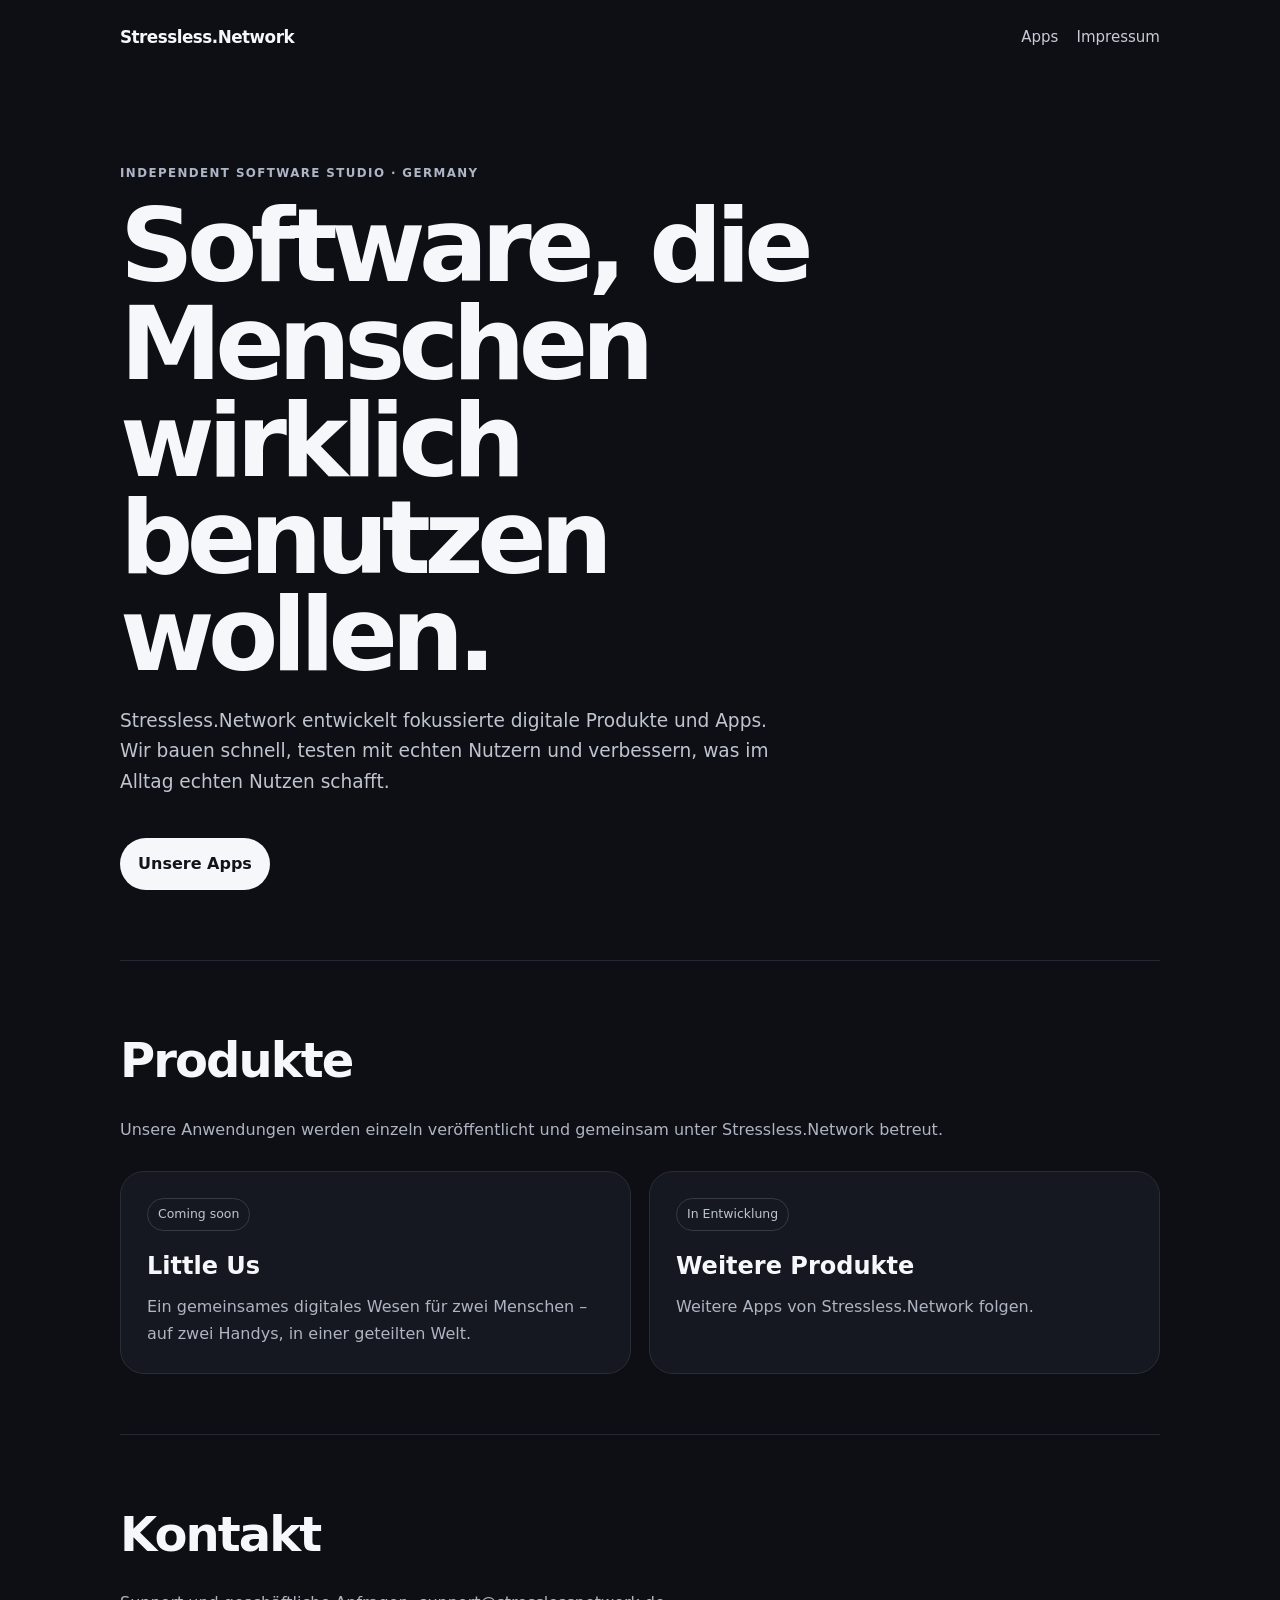
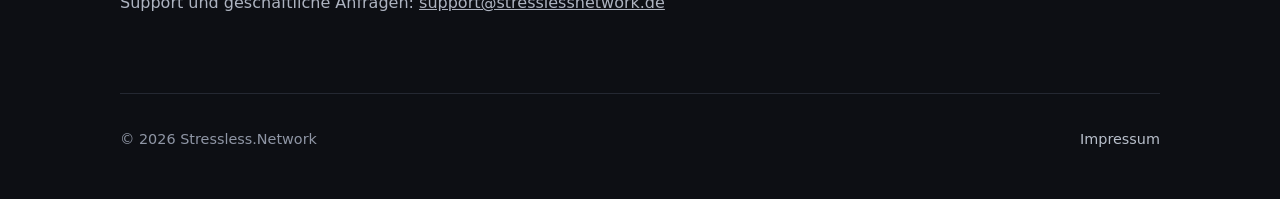
==== index.html @ 7fb1168c "Add index.html" ====
<!doctype html><html lang="de"><head><meta charset="utf-8"><meta name="viewport" content="width=device-width,initial-scale=1"><meta name="description" content="Stressless.Network entwickelt digitale Produkte und Apps aus Deutschland."><title>Stressless.Network</title><link rel="stylesheet" href="assets/style.css"></head><body><header><nav class="nav"><a class="brand" href="/">Stressless.Network</a><div class="navlinks"><a href="#apps">Apps</a><a href="impressum/">Impressum</a></div></nav></header><main><section class="hero"><div class="eyebrow">Independent software studio · Germany</div><h1>Software, die Menschen wirklich benutzen wollen.</h1><p>Stressless.Network entwickelt fokussierte digitale Produkte und Apps. Wir bauen schnell, testen mit echten Nutzern und verbessern, was im Alltag echten Nutzen schafft.</p><a class="cta" href="#apps">Unsere Apps</a></section><section id="apps" class="section"><h2>Produkte</h2><p class="muted">Unsere Anwendungen werden einzeln veröffentlicht und gemeinsam unter Stressless.Network betreut.</p><div class="grid"><a class="card" href="littleus/"><span class="pill">Coming soon</span><h3>Little Us</h3><p>Ein gemeinsames digitales Wesen für zwei Menschen – auf zwei Handys, in einer geteilten Welt.</p></a><div class="card"><span class="pill">In Entwicklung</span><h3>Weitere Produkte</h3><p>Weitere Apps von Stressless.Network folgen.</p></div></div></section><section class="section"><h2>Kontakt</h2><p class="muted">Support und geschäftliche Anfragen: <a href="mailto:support@stresslessnetwork.de">support@stresslessnetwork.de</a></p></section></main><footer><span>© 2026 Stressless.Network</span><span><a href="impressum/">Impressum</a></span></footer></body></html>
---- assets/style.css ----
*{box-sizing:border-box}html{scroll-behavior:smooth}body{margin:0;font-family:Inter,ui-sans-serif,system-ui,-apple-system,BlinkMacSystemFont,"Segoe UI",sans-serif;background:#0d0f14;color:#f6f7fb;line-height:1.65}a{color:inherit}header,main,footer{width:min(1040px,calc(100% - 36px));margin:auto}.nav{display:flex;justify-content:space-between;align-items:center;padding:24px 0}.brand{font-weight:800;letter-spacing:-.03em;text-decoration:none;font-size:1.05rem}.navlinks{display:flex;gap:18px;font-size:.94rem;color:#c7cbd6}.navlinks a{text-decoration:none}.hero{padding:88px 0 70px}.eyebrow{color:#aeb5c5;text-transform:uppercase;letter-spacing:.12em;font-size:.74rem;font-weight:700}.hero h1{font-size:clamp(2.8rem,8vw,6.4rem);line-height:.95;letter-spacing:-.065em;margin:14px 0 22px;max-width:880px}.hero p{max-width:680px;color:#bfc4cf;font-size:1.16rem}.cta{display:inline-block;margin-top:22px;padding:13px 18px;background:#f5f7fb;color:#11141b;border-radius:999px;text-decoration:none;font-weight:750}.section{padding:60px 0;border-top:1px solid #242832}.section h2{font-size:clamp(1.8rem,4vw,3rem);letter-spacing:-.04em;margin:0 0 10px}.muted{color:#aeb4c1}.grid{display:grid;grid-template-columns:repeat(auto-fit,minmax(260px,1fr));gap:18px;margin-top:28px}.card{background:#151820;border:1px solid #282d38;border-radius:24px;padding:26px;text-decoration:none;display:block}.card:hover{border-color:#4a5263}.pill{display:inline-block;border:1px solid #343a46;border-radius:999px;padding:5px 10px;font-size:.78rem;color:#bdc4d0}.card h3{font-size:1.5rem;margin:16px 0 8px}.card p{color:#aeb4c1;margin:0}.legal{max-width:760px;padding:56px 0 90px}.legal h1{font-size:clamp(2.3rem,5vw,4.2rem);letter-spacing:-.05em;line-height:1;margin-bottom:30px}.legal h2{margin-top:38px}.legal p,.legal li{color:#c4c9d3}.legal a{text-decoration:underline}.back{display:inline-block;margin:22px 0;text-decoration:none;color:#b9c0cc}.apphero{padding:74px 0 54px}.apphero h1{font-size:clamp(3rem,8vw,6rem);letter-spacing:-.06em;line-height:.95;margin:12px 0}.links{display:flex;flex-wrap:wrap;gap:10px;margin-top:28px}.links a{padding:10px 14px;border:1px solid #343a46;border-radius:999px;text-decoration:none;color:#d7dbe3}footer{padding:34px 0 48px;border-top:1px solid #242832;color:#8f96a5;font-size:.9rem;display:flex;justify-content:space-between;gap:20px;flex-wrap:wrap}footer a{color:#b8bfcb;text-decoration:none}@media(max-width:640px){.navlinks{display:none}.hero{padding-top:58px}.section{padding:46px 0}}
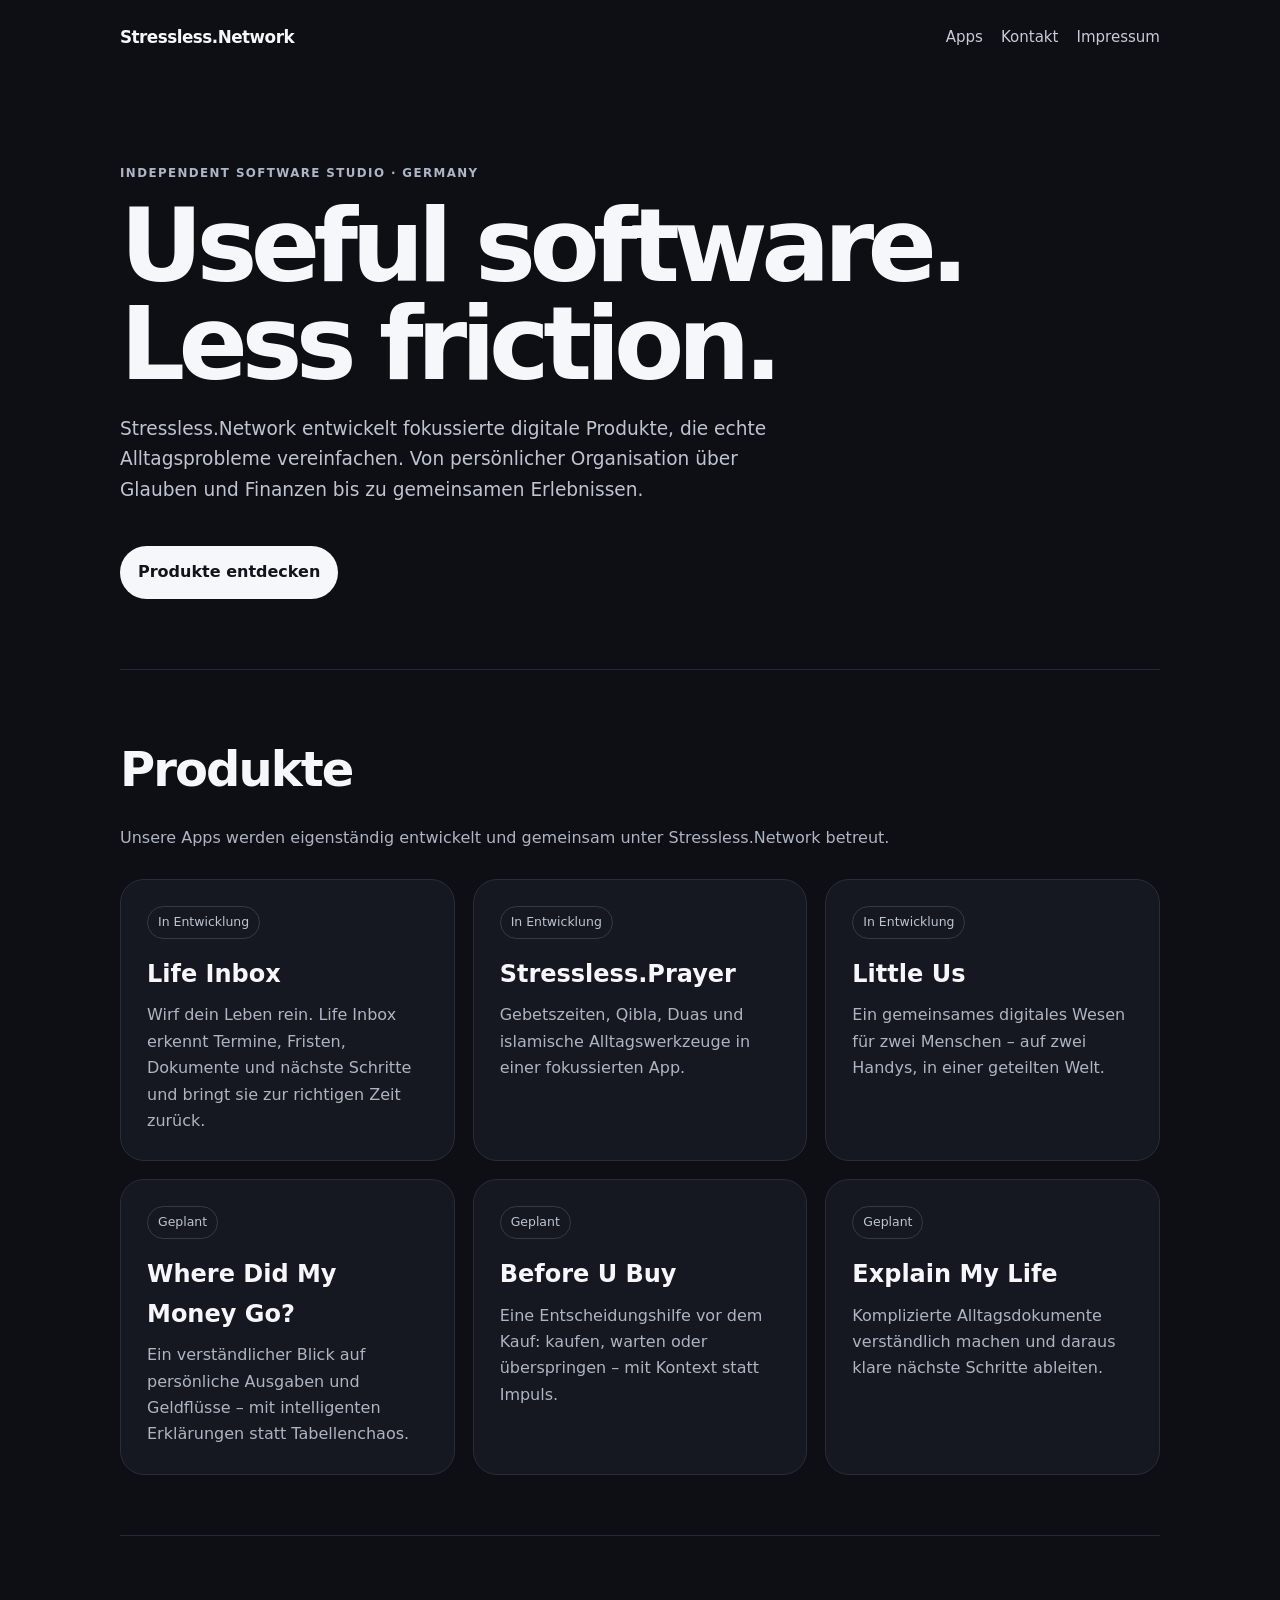
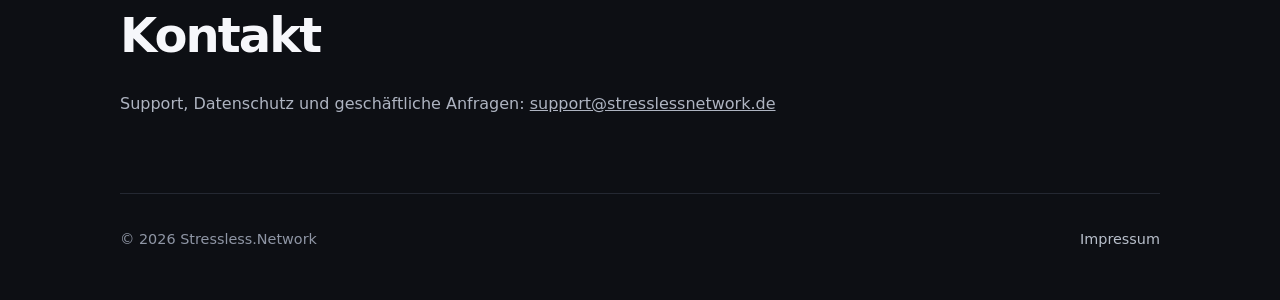
==== commit 802e55d3: "Expand Stressless.Network product portfolio" ====
--- a/index.html
+++ b/index.html
@@ -1 +1 @@
-<!doctype html><html lang="de"><head><meta charset="utf-8"><meta name="viewport" content="width=device-width,initial-scale=1"><meta name="description" content="Stressless.Network entwickelt digitale Produkte und Apps aus Deutschland."><title>Stressless.Network</title><link rel="stylesheet" href="assets/style.css"></head><body><header><nav class="nav"><a class="brand" href="/">Stressless.Network</a><div class="navlinks"><a href="#apps">Apps</a><a href="impressum/">Impressum</a></div></nav></header><main><section class="hero"><div class="eyebrow">Independent software studio · Germany</div><h1>Software, die Menschen wirklich benutzen wollen.</h1><p>Stressless.Network entwickelt fokussierte digitale Produkte und Apps. Wir bauen schnell, testen mit echten Nutzern und verbessern, was im Alltag echten Nutzen schafft.</p><a class="cta" href="#apps">Unsere Apps</a></section><section id="apps" class="section"><h2>Produkte</h2><p class="muted">Unsere Anwendungen werden einzeln veröffentlicht und gemeinsam unter Stressless.Network betreut.</p><div class="grid"><a class="card" href="littleus/"><span class="pill">Coming soon</span><h3>Little Us</h3><p>Ein gemeinsames digitales Wesen für zwei Menschen – auf zwei Handys, in einer geteilten Welt.</p></a><div class="card"><span class="pill">In Entwicklung</span><h3>Weitere Produkte</h3><p>Weitere Apps von Stressless.Network folgen.</p></div></div></section><section class="section"><h2>Kontakt</h2><p class="muted">Support und geschäftliche Anfragen: <a href="mailto:support@stresslessnetwork.de">support@stresslessnetwork.de</a></p></section></main><footer><span>© 2026 Stressless.Network</span><span><a href="impressum/">Impressum</a></span></footer></body></html>+<!doctype html><html lang="de"><head><meta charset="utf-8"><meta name="viewport" content="width=device-width,initial-scale=1"><meta name="description" content="Stressless.Network entwickelt fokussierte Apps und digitale Produkte aus Deutschland."><title>Stressless.Network</title><link rel="stylesheet" href="assets/style.css"></head><body><header><nav class="nav"><a class="brand" href="/">Stressless.Network</a><div class="navlinks"><a href="#apps">Apps</a><a href="#contact">Kontakt</a><a href="impressum/">Impressum</a></div></nav></header><main><section class="hero"><div class="eyebrow">Independent software studio · Germany</div><h1>Useful software.<br>Less friction.</h1><p>Stressless.Network entwickelt fokussierte digitale Produkte, die echte Alltagsprobleme vereinfachen. Von persönlicher Organisation über Glauben und Finanzen bis zu gemeinsamen Erlebnissen.</p><a class="cta" href="#apps">Produkte entdecken</a></section><section id="apps" class="section"><h2>Produkte</h2><p class="muted">Unsere Apps werden eigenständig entwickelt und gemeinsam unter Stressless.Network betreut.</p><div class="grid"><a class="card" href="lifeinbox/"><span class="pill">In Entwicklung</span><h3>Life Inbox</h3><p>Wirf dein Leben rein. Life Inbox erkennt Termine, Fristen, Dokumente und nächste Schritte und bringt sie zur richtigen Zeit zurück.</p></a><a class="card" href="stresslessprayer/"><span class="pill">In Entwicklung</span><h3>Stressless.Prayer</h3><p>Gebetszeiten, Qibla, Duas und islamische Alltagswerkzeuge in einer fokussierten App.</p></a><a class="card" href="littleus/"><span class="pill">In Entwicklung</span><h3>Little Us</h3><p>Ein gemeinsames digitales Wesen für zwei Menschen – auf zwei Handys, in einer geteilten Welt.</p></a><div class="card"><span class="pill">Geplant</span><h3>Where Did My Money Go?</h3><p>Ein verständlicher Blick auf persönliche Ausgaben und Geldflüsse – mit intelligenten Erklärungen statt Tabellenchaos.</p></div><div class="card"><span class="pill">Geplant</span><h3>Before U Buy</h3><p>Eine Entscheidungshilfe vor dem Kauf: kaufen, warten oder überspringen – mit Kontext statt Impuls.</p></div><div class="card"><span class="pill">Geplant</span><h3>Explain My Life</h3><p>Komplizierte Alltagsdokumente verständlich machen und daraus klare nächste Schritte ableiten.</p></div></div></section><section id="contact" class="section"><h2>Kontakt</h2><p class="muted">Support, Datenschutz und geschäftliche Anfragen: <a href="mailto:support@stresslessnetwork.de">support@stresslessnetwork.de</a></p></section></main><footer><span>© 2026 Stressless.Network</span><span><a href="impressum/">Impressum</a></span></footer></body></html>
